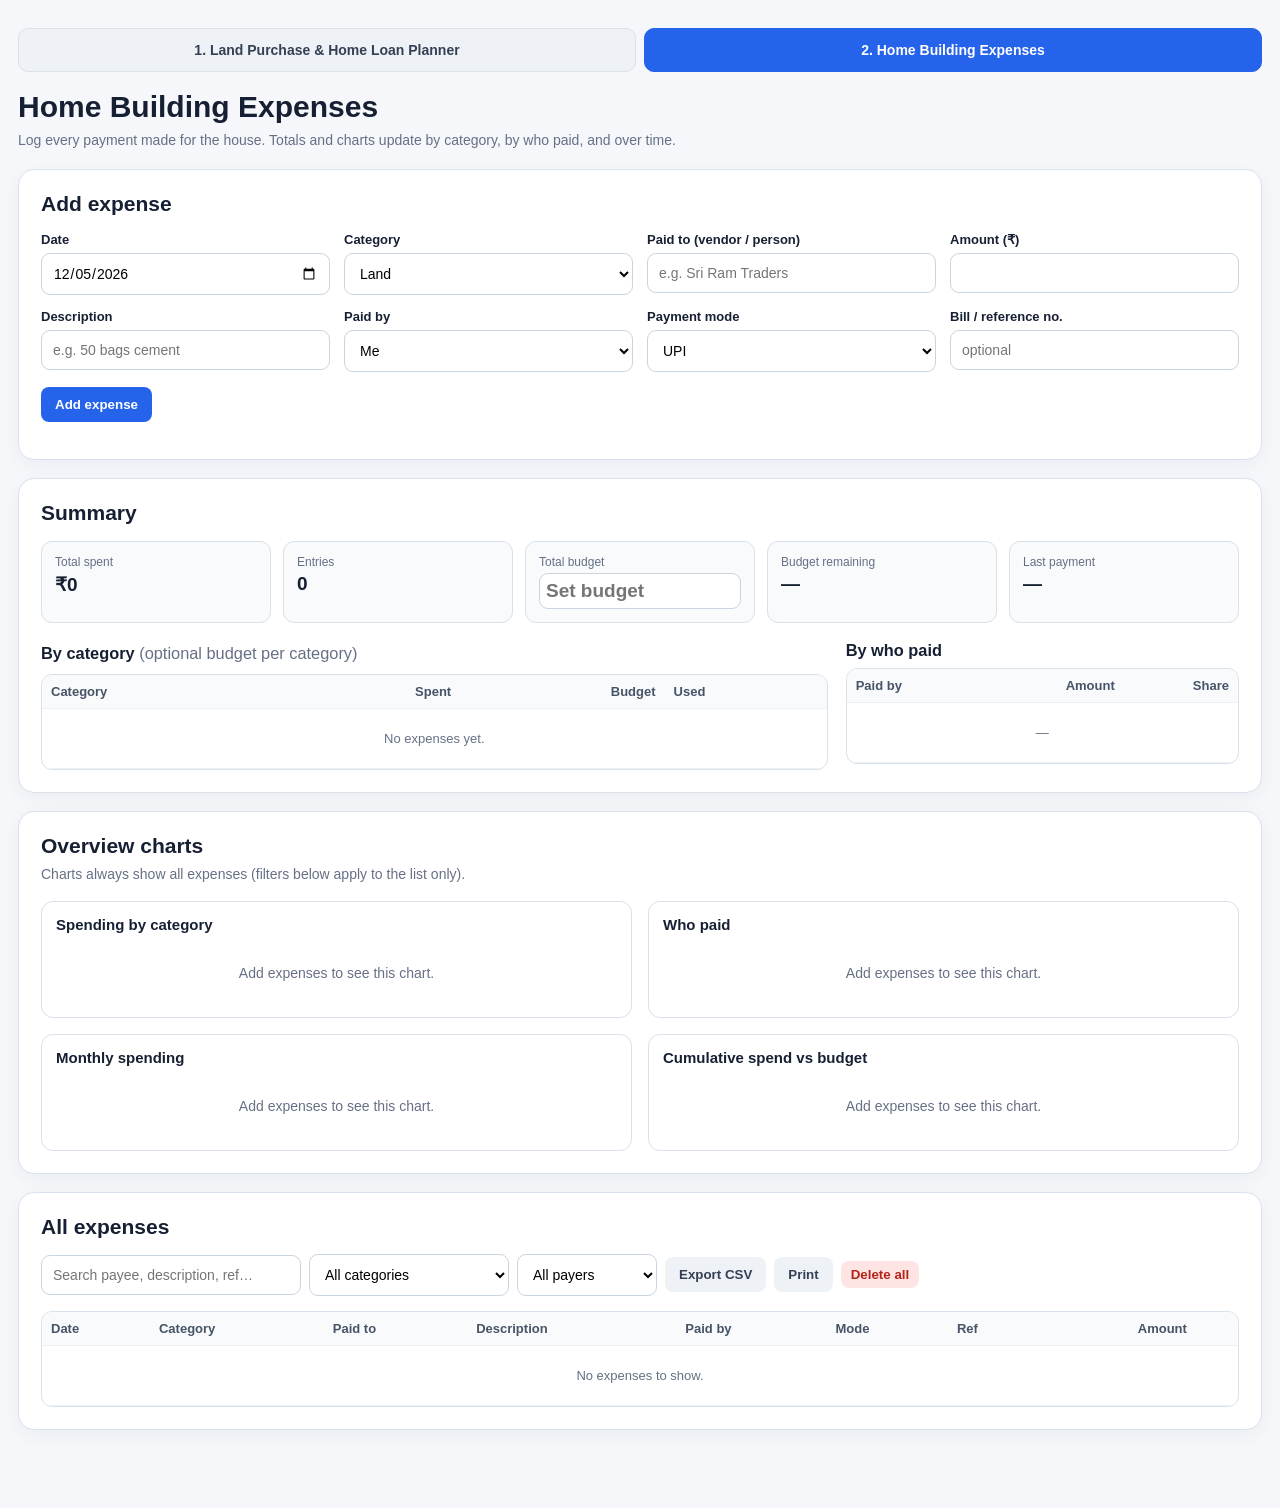
==== home_building_expenses.html @ 22c87922 "Add files via upload" ====
<!doctype html>
<html lang="en">
<head>
<meta charset="utf-8">
<meta name="viewport" content="width=device-width,initial-scale=1">
<title>Home Building Expenses</title>
<style>
:root{--bg:#f5f7fb;--card:#fff;--ink:#172033;--muted:#667085;--line:#d9e1ea;--blue:#2563eb;--green:#067647;--red:#b42318}
*{box-sizing:border-box}body{margin:0;background:var(--bg);color:var(--ink);font:14px Segoe UI,Arial,sans-serif}.wrap{max-width:1300px;margin:0 auto;padding:28px 18px 60px}
h1{margin:0 0 6px;font-size:30px}h2{margin:0 0 6px;font-size:21px}.sub,.note{color:var(--muted);line-height:1.5}.sub a{color:var(--blue)}
.section{background:var(--card);border:1px solid var(--line);border-radius:16px;padding:22px;margin:18px 0;box-shadow:0 6px 20px #1018280b}
.grid{display:grid;grid-template-columns:repeat(4,1fr);gap:14px;margin-top:16px}
label{display:block;font-weight:650;font-size:13px;margin-bottom:6px}input,select,textarea{width:100%;padding:11px;border:1px solid #cbd5e1;border-radius:9px;background:#fff;font:inherit}
.summary{display:grid;grid-template-columns:repeat(5,1fr);gap:12px;margin-top:16px}.metric{background:#f8fafc;border:1px solid var(--line);border-radius:11px;padding:13px}.metric .l{font-size:12px;color:var(--muted)}.metric .v{font-size:19px;font-weight:750;margin-top:4px}
.good{color:var(--green)!important}.bad{color:var(--red)!important}
.toolbar{display:flex;gap:8px;margin:15px 0;flex-wrap:wrap;align-items:center}
button{border:0;border-radius:8px;padding:10px 14px;font-weight:700;background:var(--blue);color:#fff;cursor:pointer}button.secondary{background:#eef2f6;color:#344054}button.danger{background:#fee4e2;color:var(--red);padding:6px 10px}button.small{padding:6px 10px;background:#eef2f6;color:#344054}
.table{overflow:auto;border:1px solid var(--line);border-radius:11px}table{border-collapse:collapse;width:100%}th,td{padding:9px;border-bottom:1px solid #edf0f4;text-align:left;font-size:13px;white-space:nowrap}th{background:#f8fafc;color:#475467}td.num,th.num{text-align:right}.total td{font-weight:800;background:#f8fafc}
td.wrapcell{white-space:normal;min-width:160px}.empty{padding:22px;text-align:center;color:var(--muted)}
.bar{height:8px;background:#eef2f6;border-radius:5px;overflow:hidden;min-width:90px}.bar i{display:block;height:100%;background:var(--blue)}.bar i.over{background:var(--red)}
.cols{display:grid;grid-template-columns:2fr 1fr;gap:18px}
td input.bud{padding:6px;width:120px;text-align:right}
html{-webkit-text-size-adjust:100%;overflow-y:scroll}.wrap>*,.grid>div,.cols>div,.metric{min-width:0}
.nav{display:flex;gap:8px;margin:0 0 18px;flex-wrap:wrap}.nav a{flex:1 1 240px;text-align:center;padding:13px 16px;border-radius:10px;font-weight:700;text-decoration:none;background:#eef2f6;color:#344054;border:1px solid var(--line)}.nav a.active{background:var(--blue);color:#fff;border-color:var(--blue)}
.nav a:focus-visible,button:focus-visible,input:focus-visible,select:focus-visible,textarea:focus-visible{outline:3px solid #93c5fd;outline-offset:1px}
.charts{display:grid;grid-template-columns:repeat(2,1fr);gap:16px;margin-top:16px}.chartbox{border:1px solid var(--line);border-radius:12px;padding:14px;min-width:0}.chartbox h3{margin:0 0 10px;font-size:15px}
.chartbox svg{display:block;width:100%;height:auto;overflow:visible}.chartbox text{font:11px Segoe UI,Arial,sans-serif;fill:#667085}
.donutwrap{display:flex;gap:16px;align-items:center;flex-wrap:wrap}.donutwrap svg{flex:0 0 190px;width:190px;max-width:100%}.legend{flex:1 1 180px;list-style:none;margin:0;padding:0;font-size:13px}
.legend li{display:flex;align-items:center;gap:8px;padding:3px 0}.legend i{width:11px;height:11px;border-radius:3px;flex:0 0 11px}.legend .n{flex:1;min-width:0;overflow:hidden;text-overflow:ellipsis;white-space:nowrap}.legend .a{font-weight:700;white-space:nowrap}.legend .p{color:var(--muted);width:46px;text-align:right}
.donutwrap text.big{font-size:15px;font-weight:700;fill:#172033}
@media(max-width:1000px){.grid,.summary{grid-template-columns:repeat(2,1fr)}.cols,.charts{grid-template-columns:1fr}.wrap{padding:20px 14px 48px}}
@media(max-width:700px){
 #list thead{display:none}#list,#list tbody,#list tr,#list td{display:block;width:100%}
 #list tr{border-bottom:1px solid var(--line);padding:10px 4px}#list td{border:0;padding:3px 6px;white-space:normal;display:flex;justify-content:space-between;gap:12px;text-align:right}
 #list td::before{content:attr(data-label);color:var(--muted);font-weight:600;text-align:left}#list td:empty{display:none}#list td.noprint{justify-content:flex-end}#list tr.total td::before{content:none}#list tr.total{background:#f8fafc}
 #list .table,.table:has(#list){border:0}}
@media(max-width:600px){.grid,.summary{grid-template-columns:1fr}.section{padding:16px;border-radius:12px}h1{font-size:23px}h2{font-size:18px}input,select,textarea{font-size:16px;min-height:44px}button{min-height:44px}.toolbar>*{flex:1 1 140px;max-width:none!important}.metric .v{font-size:17px}}
@media print{.noprint,.nav{display:none!important}body{background:#fff}.section{box-shadow:none;break-inside:avoid}.chartbox{break-inside:avoid}}
</style>
</head>
<body>
<div class="wrap">
<nav class="nav noprint" aria-label="Pages">
<a href="land_home_loan_planner.html">1. Land Purchase &amp; Home Loan Planner</a>
<a class="active" href="home_building_expenses.html" aria-current="page">2. Home Building Expenses</a>
</nav>
<h1>Home Building Expenses</h1>
<div class="sub">Log every payment made for the house. Totals and charts update by category, by who paid, and over time.</div>

<section class="section noprint">
<h2 id="formTitle">Add expense</h2>
<form id="form" autocomplete="off">
<div class="grid">
<div><label>Date</label><input id="date" type="date" required></div>
<div><label>Category</label><select id="category"></select></div>
<div><label>Paid to (vendor / person)</label><input id="payee" placeholder="e.g. Sri Ram Traders"></div>
<div><label>Amount (₹)</label><input id="amount" type="number" min="0" step="any" required></div>
<div><label>Description</label><input id="desc" placeholder="e.g. 50 bags cement"></div>
<div><label>Paid by</label><select id="payer"><option>Me</option><option>Brother</option><option>Loan</option><option>Joint</option></select></div>
<div><label>Payment mode</label><select id="mode"><option>UPI</option><option>Bank transfer</option><option>Cash</option><option>Cheque</option><option>Card</option></select></div>
<div><label>Bill / reference no.</label><input id="ref" placeholder="optional"></div>
</div>
<div class="toolbar"><button type="submit" id="saveBtn">Add expense</button><button type="button" class="secondary" id="cancelBtn" style="display:none">Cancel edit</button></div>
</form>
</section>

<section class="section">
<h2>Summary</h2>
<div class="summary">
<div class="metric"><div class="l">Total spent</div><div class="v" id="mTotal">₹0</div></div>
<div class="metric"><div class="l">Entries</div><div class="v" id="mCount">0</div></div>
<div class="metric"><div class="l">Total budget</div><div class="v"><input id="budget" type="number" min="0" step="any" placeholder="Set budget" class="noprint" style="padding:6px"></div></div>
<div class="metric"><div class="l">Budget remaining</div><div class="v" id="mRemain">—</div></div>
<div class="metric"><div class="l">Last payment</div><div class="v" id="mLast">—</div></div>
</div>
<div class="cols" style="margin-top:18px">
<div>
<h3 style="margin:0 0 8px">By category <span class="note" style="font-weight:400">(optional budget per category)</span></h3>
<div class="table"><table id="catTable"><thead><tr><th>Category</th><th class="num">Spent</th><th class="num">Budget</th><th>Used</th></tr></thead><tbody></tbody></table></div>
</div>
<div>
<h3 style="margin:0 0 8px">By who paid</h3>
<div class="table"><table id="payerTable"><thead><tr><th>Paid by</th><th class="num">Amount</th><th class="num">Share</th></tr></thead><tbody></tbody></table></div>
</div>
</div>
</section>

<section class="section">
<h2>Overview charts</h2>
<div class="note">Charts always show all expenses (filters below apply to the list only).</div>
<div class="charts">
<div class="chartbox"><h3>Spending by category</h3><div class="donutwrap" id="chCat"></div></div>
<div class="chartbox"><h3>Who paid</h3><div class="donutwrap" id="chPayer"></div></div>
<div class="chartbox"><h3>Monthly spending</h3><div id="chMonth"></div></div>
<div class="chartbox"><h3>Cumulative spend vs budget</h3><div id="chCum"></div></div>
</div>
</section>

<section class="section">
<h2>All expenses</h2>
<div class="toolbar noprint">
<input id="q" placeholder="Search payee, description, ref…" style="max-width:260px">
<select id="fCat" style="max-width:200px"></select>
<select id="fPayer" style="max-width:140px"><option value="">All payers</option><option>Me</option><option>Brother</option><option>Loan</option><option>Joint</option></select>
<button class="secondary" id="csvBtn">Export CSV</button>
<button class="secondary" onclick="window.print()">Print</button>
<button class="danger" id="clearBtn">Delete all</button>
</div>
<div class="table"><table id="list"><thead><tr><th>Date</th><th>Category</th><th>Paid to</th><th>Description</th><th>Paid by</th><th>Mode</th><th>Ref</th><th class="num">Amount</th><th class="noprint"></th></tr></thead><tbody></tbody></table></div>
</section>
</div>

<script>
const $=id=>document.getElementById(id);
const KEY='homeBuildExpenses.v1';
const CATS=['Land','Registration & stamp duty','Architect / approvals','Excavation & foundation','Cement & steel','Bricks & masonry','Labour / contractor','Electrical','Plumbing & sanitary','Flooring & tiles','Doors & windows','Painting','Interiors / carpentry','Transport','Other'];
const money=x=>new Intl.NumberFormat('en-IN',{style:'currency',currency:'INR',maximumFractionDigits:0}).format(Math.round(x||0));
const esc=s=>String(s??'').replace(/[&<>"']/g,c=>({'&':'&amp;','<':'&lt;','>':'&gt;','"':'&quot;',"'":'&#39;'}[c]));
let state={items:[],budget:0,catBudget:{}}, editId=null;

function load(){try{const d=JSON.parse(localStorage.getItem(KEY)||'null');if(d&&Array.isArray(d.items)){state={items:d.items,budget:Number(d.budget)||0,catBudget:d.catBudget||{}}}}catch(e){}}
function save(){try{localStorage.setItem(KEY,JSON.stringify(state))}catch(e){}}
const fmtDate=d=>d?new Date(d+'T00:00:00').toLocaleDateString('en-IN',{day:'2-digit',month:'short',year:'numeric'}):'';

function fillSelects(){
  $('category').innerHTML=CATS.map(c=>`<option>${esc(c)}</option>`).join('');
  $('fCat').innerHTML='<option value="">All categories</option>'+CATS.map(c=>`<option>${esc(c)}</option>`).join('');
}
function resetForm(){
  editId=null;$('form').reset();$('date').value=new Date().toISOString().slice(0,10);
  $('formTitle').textContent='Add expense';$('saveBtn').textContent='Add expense';$('cancelBtn').style.display='none';
}
$('form').addEventListener('submit',e=>{
  e.preventDefault();
  const amount=Number($('amount').value);
  if(!(amount>=0)||!$('date').value) return;
  const it={id:editId||(Date.now().toString(36)+Math.random().toString(36).slice(2,6)),date:$('date').value,category:$('category').value,payee:$('payee').value.trim(),desc:$('desc').value.trim(),amount,payer:$('payer').value,mode:$('mode').value,ref:$('ref').value.trim()};
  if(editId){state.items=state.items.map(x=>x.id===editId?it:x)}else state.items.push(it);
  save();resetForm();render();
});
$('cancelBtn').onclick=resetForm;
function edit(id){
  const x=state.items.find(i=>i.id===id);if(!x)return;
  editId=id;
  $('date').value=x.date;$('category').value=x.category;$('payee').value=x.payee;$('desc').value=x.desc;$('amount').value=x.amount;$('payer').value=x.payer;$('mode').value=x.mode;$('ref').value=x.ref;
  $('formTitle').textContent='Edit expense';$('saveBtn').textContent='Save changes';$('cancelBtn').style.display='';
  $('form').scrollIntoView({behavior:'smooth',block:'center'});
}
function del(id){if(confirm('Delete this expense?')){state.items=state.items.filter(i=>i.id!==id);if(editId===id)resetForm();save();render()}}

function filtered(){
  const q=$('q').value.trim().toLowerCase(),c=$('fCat').value,p=$('fPayer').value;
  return state.items.filter(x=>(!c||x.category===c)&&(!p||x.payer===p)&&(!q||[x.payee,x.desc,x.ref,x.category].join(' ').toLowerCase().includes(q)))
    .sort((a,b)=>b.date.localeCompare(a.date)||b.id.localeCompare(a.id));
}
function render(){
  const items=state.items,total=items.reduce((a,x)=>a+x.amount,0);
  $('mTotal').textContent=money(total);$('mCount').textContent=items.length;
  if(document.activeElement!==$('budget'))$('budget').value=state.budget||'';
  const rem=state.budget-total;
  $('mRemain').textContent=state.budget?(rem>=0?money(rem):'Over by '+money(-rem)):'—';
  $('mRemain').className='v '+(state.budget?(rem>=0?'good':'bad'):'');
  const last=[...items].sort((a,b)=>b.date.localeCompare(a.date))[0];
  $('mLast').textContent=last?fmtDate(last.date):'—';

  // category table
  const sums={};items.forEach(x=>sums[x.category]=(sums[x.category]||0)+x.amount);
  $('catTable').querySelector('tbody').innerHTML=CATS.filter(c=>sums[c]||state.catBudget[c]).map(c=>{
    const s=sums[c]||0,b=Number(state.catBudget[c])||0,pct=b?Math.min(100,s/b*100):0;
    return `<tr><td>${esc(c)}</td><td class="num">${money(s)}</td>
      <td class="num"><input class="bud noprint" type="number" min="0" data-cat="${esc(c)}" value="${b||''}" placeholder="—"><span class="bud-print" style="display:none">${b?money(b):'—'}</span></td>
      <td>${b?`<div class="bar"><i class="${s>b?'over':''}" style="width:${pct}%"></i></div>`:''}</td></tr>`}).join('')
    ||'<tr><td colspan="4" class="empty">No expenses yet.</td></tr>';
  document.querySelectorAll('input.bud').forEach(i=>i.onchange=()=>{state.catBudget[i.dataset.cat]=Number(i.value)||0;save();render()});

  // payer table
  const ps={};items.forEach(x=>ps[x.payer]=(ps[x.payer]||0)+x.amount);
  $('payerTable').querySelector('tbody').innerHTML=Object.keys(ps).sort().map(p=>`<tr><td>${esc(p)}</td><td class="num">${money(ps[p])}</td><td class="num">${total?(ps[p]/total*100).toFixed(1):0}%</td></tr>`).join('')
    ||'<tr><td colspan="3" class="empty">—</td></tr>';

  // list
  const list=filtered(),sub=list.reduce((a,x)=>a+x.amount,0);
  $('list').querySelector('tbody').innerHTML=list.length?list.map(x=>`<tr>
    <td data-label="Date">${fmtDate(x.date)}</td><td data-label="Category">${esc(x.category)}</td><td data-label="Paid to">${esc(x.payee)}</td><td class="wrapcell" data-label="Description">${esc(x.desc)}</td>
    <td data-label="Paid by">${esc(x.payer)}</td><td data-label="Mode">${esc(x.mode)}</td><td data-label="Ref">${esc(x.ref)}</td><td class="num" data-label="Amount">${money(x.amount)}</td>
    <td class="noprint"><button class="small" onclick="edit('${x.id}')">Edit</button> <button class="danger" onclick="del('${x.id}')">×</button></td></tr>`).join('')
    +`<tr class="total"><td colspan="7">Total (${list.length} shown)</td><td class="num">${money(sub)}</td><td class="noprint"></td></tr>`
    :'<tr><td colspan="9" class="empty">No expenses to show.</td></tr>';
  renderCharts(total,sums,ps);
}

/* ---------- charts (plain SVG, no libraries) ---------- */
const PAL=['#2563eb','#f59e0b','#10b981','#ef4444','#8b5cf6','#06b6d4','#ec4899','#84cc16','#f97316','#14b8a6','#6366f1','#eab308','#64748b','#a855f7','#0ea5e9'];
const short=v=>v>=1e7?+(v/1e7).toFixed(1)+'Cr':v>=1e5?+(v/1e5).toFixed(1)+'L':v>=1e3?+(v/1e3).toFixed(1)+'K':String(Math.round(v));
function niceMax(v){if(v<=0)return 1;const p=Math.pow(10,Math.floor(Math.log10(v))),f=v/p;return(f<=1?1:f<=2?2:f<=2.5?2.5:f<=5?5:10)*p}
function donut(el,map,order){
  const keys=order.filter(k=>map[k]>0),total=keys.reduce((a,k)=>a+map[k],0);
  if(!total){el.innerHTML='<div class="empty" style="width:100%">Add expenses to see this chart.</div>';return}
  const R=70,C=2*Math.PI*R;let off=0;
  const arcs=keys.map((k,i)=>{const len=map[k]/total*C,s=`<circle cx="100" cy="100" r="${R}" fill="none" stroke="${PAL[i%PAL.length]}" stroke-width="30" stroke-dasharray="${len} ${C-len}" stroke-dashoffset="${-off}" transform="rotate(-90 100 100)"><title>${esc(k)}: ${money(map[k])}</title></circle>`;off+=len;return s}).join('');
  el.innerHTML=`<svg viewBox="0 0 200 200" role="img" aria-label="Donut chart"><circle cx="100" cy="100" r="${R}" fill="none" stroke="#eef2f6" stroke-width="30"/>${arcs}
    <text class="big" x="100" y="98" text-anchor="middle">${short(total)}</text><text x="100" y="114" text-anchor="middle">total</text></svg>
    <ul class="legend">${keys.map((k,i)=>`<li><i style="background:${PAL[i%PAL.length]}"></i><span class="n" title="${esc(k)}">${esc(k)}</span><span class="a">${money(map[k])}</span><span class="p">${(map[k]/total*100).toFixed(0)}%</span></li>`).join('')}</ul>`;
}
function monthSeries(){
  if(!state.items.length)return[];
  const sums={};state.items.forEach(x=>{const m=x.date.slice(0,7);sums[m]=(sums[m]||0)+x.amount});
  const ks=Object.keys(sums).sort();let [y,m]=ks[0].split('-').map(Number);const [ey,em]=ks[ks.length-1].split('-').map(Number),out=[];
  while(y<ey||(y===ey&&m<=em)){const k=`${y}-${String(m).padStart(2,'0')}`;out.push({k,v:sums[k]||0});m++;if(m>12){m=1;y++}}
  return out;
}
const mLabel=k=>{const[y,m]=k.split('-');return new Date(y,m-1,1).toLocaleDateString('en-IN',{month:'short',year:'2-digit'})};
function cartesian(el,labels,vals,type,budget){
  if(!vals.length){el.innerHTML='<div class="empty">Add expenses to see this chart.</div>';return}
  const W=Math.max(260,el.clientWidth||320),H=W<480?230:280,pl=W<480?44:52,pr=10,pt=18,pb=34,pw=W-pl-pr,ph=H-pt-pb;
  const max=niceMax(Math.max(...vals,budget||0)),n=vals.length,bw=pw/n,x=i=>pl+(i+.5)*bw,y=v=>pt+ph-v/max*ph;
  let s=`<svg viewBox="0 0 ${W} ${H}" role="img" aria-label="${type==='bar'?'Bar':'Line'} chart">`;
  for(let t=0;t<=4;t++){const v=max/4*t,yy=y(v);s+=`<line x1="${pl}" x2="${W-pr}" y1="${yy}" y2="${yy}" stroke="#e5e9f0"/><text x="${pl-6}" y="${yy+4}" text-anchor="end">${short(v)}</text>`}
  const step=Math.ceil(n/Math.max(2,Math.floor(pw/54)));
  labels.forEach((l,i)=>{if(i%step===0||i===n-1&&step===1)s+=`<text x="${x(i)}" y="${H-12}" text-anchor="middle">${esc(l)}</text>`});
  if(type==='bar'){
    const w=Math.min(46,bw*.62);
    vals.forEach((v,i)=>{s+=`<rect x="${x(i)-w/2}" y="${y(v)}" width="${w}" height="${Math.max(0,pt+ph-y(v))}" rx="3" fill="#2563eb"><title>${esc(labels[i])}: ${money(v)}</title></rect>`;
      if(n<=7&&v>0)s+=`<text x="${x(i)}" y="${y(v)-5}" text-anchor="middle" style="fill:#172033;font-weight:600">${short(v)}</text>`});
  }else{
    const pts=vals.map((v,i)=>`${x(i)},${y(v)}`).join(' ');
    if(n>1)s+=`<polygon points="${x(0)},${pt+ph} ${pts} ${x(n-1)},${pt+ph}" fill="#2563eb" opacity=".12"/><polyline points="${pts}" fill="none" stroke="#2563eb" stroke-width="2.5" stroke-linejoin="round"/>`;
    vals.forEach((v,i)=>{s+=`<circle cx="${x(i)}" cy="${y(v)}" r="4" fill="#2563eb"><title>${esc(labels[i])}: ${money(v)}</title></circle>`});
  }
  if(budget){const yy=y(budget);s+=`<line x1="${pl}" x2="${W-pr}" y1="${yy}" y2="${yy}" stroke="#b42318" stroke-width="2" stroke-dasharray="6 4"/><text x="${W-pr}" y="${yy-5}" text-anchor="end" style="fill:#b42318;font-weight:600">Budget ${short(budget)}</text>`}
  el.innerHTML=s+'</svg>';
}
function renderCharts(total,sums,ps){
  donut($('chCat'),sums,CATS.slice().sort((a,b)=>(sums[b]||0)-(sums[a]||0)));
  donut($('chPayer'),ps,Object.keys(ps).sort((a,b)=>ps[b]-ps[a]));
  const ms=monthSeries(),labels=ms.map(m=>mLabel(m.k));let run=0;
  cartesian($('chMonth'),labels,ms.map(m=>m.v),'bar');
  cartesian($('chCum'),labels,ms.map(m=>run+=m.v),'line',state.budget);
}
// Re-draw charts only when the width changes (mobile keyboards fire height-only resizes).
let rz,lastW=innerWidth;addEventListener('resize',()=>{if(innerWidth===lastW)return;lastW=innerWidth;clearTimeout(rz);rz=setTimeout(()=>{const t=state.items.reduce((a,x)=>a+x.amount,0),s={},p={};state.items.forEach(x=>{s[x.category]=(s[x.category]||0)+x.amount;p[x.payer]=(p[x.payer]||0)+x.amount});renderCharts(t,s,p)},150)});
['q','fCat','fPayer'].forEach(id=>$(id).addEventListener('input',render));
$('budget').addEventListener('input',()=>{state.budget=Number($('budget').value)||0;save();render()});

$('csvBtn').onclick=()=>{
  const head=['Date','Category','Paid to','Description','Paid by','Mode','Ref','Amount'];
  const q=v=>`"${String(v??'').replaceAll('"','""')}"`;
  const rows=filtered().map(x=>[x.date,x.category,x.payee,x.desc,x.payer,x.mode,x.ref,x.amount].map(q).join(','));
  const blob=new Blob(['﻿'+[head.map(q).join(','),...rows].join('\n')],{type:'text/csv;charset=utf-8'});
  const a=document.createElement('a');a.href=URL.createObjectURL(blob);a.download='home-building-expenses.csv';a.click();
};
$('clearBtn').onclick=()=>{if(state.items.length&&confirm('Delete ALL expenses? This cannot be undone.')){state.items=[];save();resetForm();render()}};

fillSelects();load();resetForm();render();
</script>
</body>
</html>
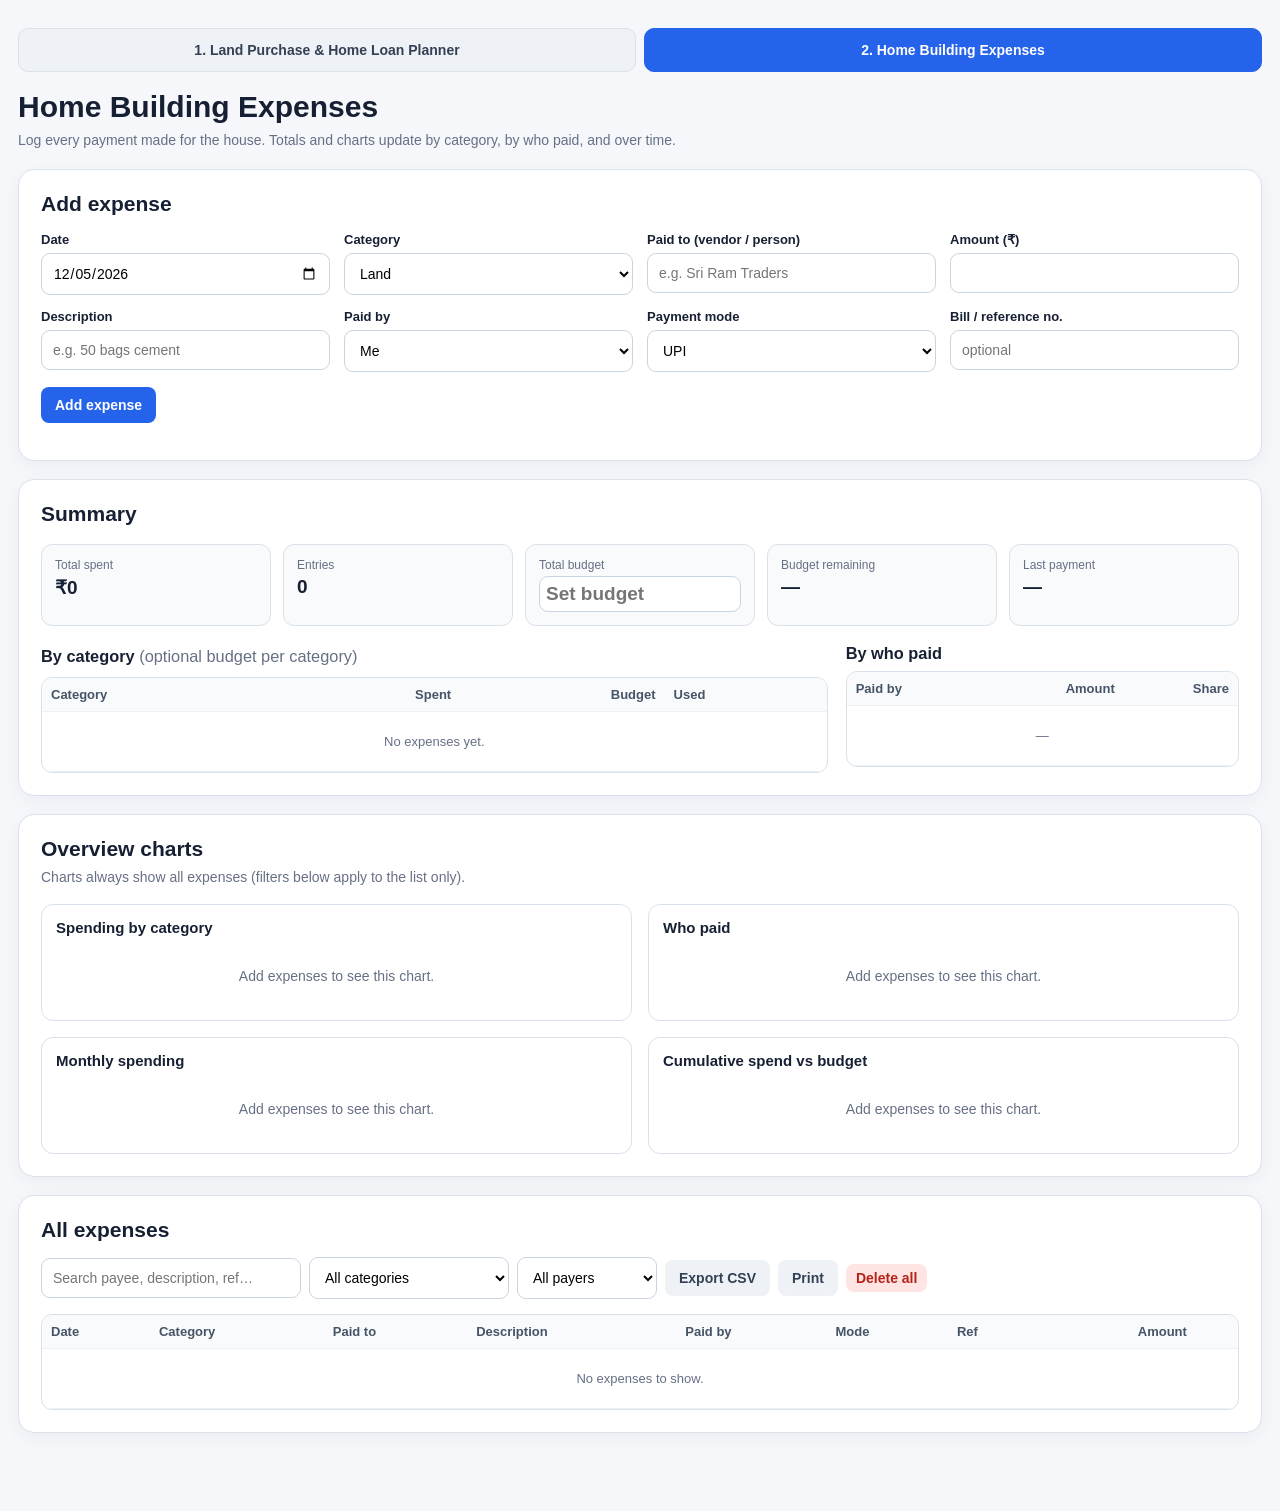
==== commit 79f2adce: "Updated file" ====
--- a/home_building_expenses.html
+++ b/home_building_expenses.html
@@ -1,257 +1,245 @@
-<!doctype html>
-<html lang="en">
-<head>
-<meta charset="utf-8">
-<meta name="viewport" content="width=device-width,initial-scale=1">
-<title>Home Building Expenses</title>
-<style>
-:root{--bg:#f5f7fb;--card:#fff;--ink:#172033;--muted:#667085;--line:#d9e1ea;--blue:#2563eb;--green:#067647;--red:#b42318}
-*{box-sizing:border-box}body{margin:0;background:var(--bg);color:var(--ink);font:14px Segoe UI,Arial,sans-serif}.wrap{max-width:1300px;margin:0 auto;padding:28px 18px 60px}
-h1{margin:0 0 6px;font-size:30px}h2{margin:0 0 6px;font-size:21px}.sub,.note{color:var(--muted);line-height:1.5}.sub a{color:var(--blue)}
-.section{background:var(--card);border:1px solid var(--line);border-radius:16px;padding:22px;margin:18px 0;box-shadow:0 6px 20px #1018280b}
-.grid{display:grid;grid-template-columns:repeat(4,1fr);gap:14px;margin-top:16px}
-label{display:block;font-weight:650;font-size:13px;margin-bottom:6px}input,select,textarea{width:100%;padding:11px;border:1px solid #cbd5e1;border-radius:9px;background:#fff;font:inherit}
-.summary{display:grid;grid-template-columns:repeat(5,1fr);gap:12px;margin-top:16px}.metric{background:#f8fafc;border:1px solid var(--line);border-radius:11px;padding:13px}.metric .l{font-size:12px;color:var(--muted)}.metric .v{font-size:19px;font-weight:750;margin-top:4px}
-.good{color:var(--green)!important}.bad{color:var(--red)!important}
-.toolbar{display:flex;gap:8px;margin:15px 0;flex-wrap:wrap;align-items:center}
-button{border:0;border-radius:8px;padding:10px 14px;font-weight:700;background:var(--blue);color:#fff;cursor:pointer}button.secondary{background:#eef2f6;color:#344054}button.danger{background:#fee4e2;color:var(--red);padding:6px 10px}button.small{padding:6px 10px;background:#eef2f6;color:#344054}
-.table{overflow:auto;border:1px solid var(--line);border-radius:11px}table{border-collapse:collapse;width:100%}th,td{padding:9px;border-bottom:1px solid #edf0f4;text-align:left;font-size:13px;white-space:nowrap}th{background:#f8fafc;color:#475467}td.num,th.num{text-align:right}.total td{font-weight:800;background:#f8fafc}
-td.wrapcell{white-space:normal;min-width:160px}.empty{padding:22px;text-align:center;color:var(--muted)}
-.bar{height:8px;background:#eef2f6;border-radius:5px;overflow:hidden;min-width:90px}.bar i{display:block;height:100%;background:var(--blue)}.bar i.over{background:var(--red)}
-.cols{display:grid;grid-template-columns:2fr 1fr;gap:18px}
-td input.bud{padding:6px;width:120px;text-align:right}
-html{-webkit-text-size-adjust:100%;overflow-y:scroll}.wrap>*,.grid>div,.cols>div,.metric{min-width:0}
-.nav{display:flex;gap:8px;margin:0 0 18px;flex-wrap:wrap}.nav a{flex:1 1 240px;text-align:center;padding:13px 16px;border-radius:10px;font-weight:700;text-decoration:none;background:#eef2f6;color:#344054;border:1px solid var(--line)}.nav a.active{background:var(--blue);color:#fff;border-color:var(--blue)}
-.nav a:focus-visible,button:focus-visible,input:focus-visible,select:focus-visible,textarea:focus-visible{outline:3px solid #93c5fd;outline-offset:1px}
-.charts{display:grid;grid-template-columns:repeat(2,1fr);gap:16px;margin-top:16px}.chartbox{border:1px solid var(--line);border-radius:12px;padding:14px;min-width:0}.chartbox h3{margin:0 0 10px;font-size:15px}
-.chartbox svg{display:block;width:100%;height:auto;overflow:visible}.chartbox text{font:11px Segoe UI,Arial,sans-serif;fill:#667085}
-.donutwrap{display:flex;gap:16px;align-items:center;flex-wrap:wrap}.donutwrap svg{flex:0 0 190px;width:190px;max-width:100%}.legend{flex:1 1 180px;list-style:none;margin:0;padding:0;font-size:13px}
-.legend li{display:flex;align-items:center;gap:8px;padding:3px 0}.legend i{width:11px;height:11px;border-radius:3px;flex:0 0 11px}.legend .n{flex:1;min-width:0;overflow:hidden;text-overflow:ellipsis;white-space:nowrap}.legend .a{font-weight:700;white-space:nowrap}.legend .p{color:var(--muted);width:46px;text-align:right}
-.donutwrap text.big{font-size:15px;font-weight:700;fill:#172033}
-@media(max-width:1000px){.grid,.summary{grid-template-columns:repeat(2,1fr)}.cols,.charts{grid-template-columns:1fr}.wrap{padding:20px 14px 48px}}
-@media(max-width:700px){
- #list thead{display:none}#list,#list tbody,#list tr,#list td{display:block;width:100%}
- #list tr{border-bottom:1px solid var(--line);padding:10px 4px}#list td{border:0;padding:3px 6px;white-space:normal;display:flex;justify-content:space-between;gap:12px;text-align:right}
- #list td::before{content:attr(data-label);color:var(--muted);font-weight:600;text-align:left}#list td:empty{display:none}#list td.noprint{justify-content:flex-end}#list tr.total td::before{content:none}#list tr.total{background:#f8fafc}
- #list .table,.table:has(#list){border:0}}
-@media(max-width:600px){.grid,.summary{grid-template-columns:1fr}.section{padding:16px;border-radius:12px}h1{font-size:23px}h2{font-size:18px}input,select,textarea{font-size:16px;min-height:44px}button{min-height:44px}.toolbar>*{flex:1 1 140px;max-width:none!important}.metric .v{font-size:17px}}
-@media print{.noprint,.nav{display:none!important}body{background:#fff}.section{box-shadow:none;break-inside:avoid}.chartbox{break-inside:avoid}}
-</style>
-</head>
-<body>
-<div class="wrap">
-<nav class="nav noprint" aria-label="Pages">
-<a href="land_home_loan_planner.html">1. Land Purchase &amp; Home Loan Planner</a>
-<a class="active" href="home_building_expenses.html" aria-current="page">2. Home Building Expenses</a>
-</nav>
-<h1>Home Building Expenses</h1>
-<div class="sub">Log every payment made for the house. Totals and charts update by category, by who paid, and over time.</div>
-
-<section class="section noprint">
-<h2 id="formTitle">Add expense</h2>
-<form id="form" autocomplete="off">
-<div class="grid">
-<div><label>Date</label><input id="date" type="date" required></div>
-<div><label>Category</label><select id="category"></select></div>
-<div><label>Paid to (vendor / person)</label><input id="payee" placeholder="e.g. Sri Ram Traders"></div>
-<div><label>Amount (₹)</label><input id="amount" type="number" min="0" step="any" required></div>
-<div><label>Description</label><input id="desc" placeholder="e.g. 50 bags cement"></div>
-<div><label>Paid by</label><select id="payer"><option>Me</option><option>Brother</option><option>Loan</option><option>Joint</option></select></div>
-<div><label>Payment mode</label><select id="mode"><option>UPI</option><option>Bank transfer</option><option>Cash</option><option>Cheque</option><option>Card</option></select></div>
-<div><label>Bill / reference no.</label><input id="ref" placeholder="optional"></div>
-</div>
-<div class="toolbar"><button type="submit" id="saveBtn">Add expense</button><button type="button" class="secondary" id="cancelBtn" style="display:none">Cancel edit</button></div>
-</form>
-</section>
-
-<section class="section">
-<h2>Summary</h2>
-<div class="summary">
-<div class="metric"><div class="l">Total spent</div><div class="v" id="mTotal">₹0</div></div>
-<div class="metric"><div class="l">Entries</div><div class="v" id="mCount">0</div></div>
-<div class="metric"><div class="l">Total budget</div><div class="v"><input id="budget" type="number" min="0" step="any" placeholder="Set budget" class="noprint" style="padding:6px"></div></div>
-<div class="metric"><div class="l">Budget remaining</div><div class="v" id="mRemain">—</div></div>
-<div class="metric"><div class="l">Last payment</div><div class="v" id="mLast">—</div></div>
-</div>
-<div class="cols" style="margin-top:18px">
-<div>
-<h3 style="margin:0 0 8px">By category <span class="note" style="font-weight:400">(optional budget per category)</span></h3>
-<div class="table"><table id="catTable"><thead><tr><th>Category</th><th class="num">Spent</th><th class="num">Budget</th><th>Used</th></tr></thead><tbody></tbody></table></div>
-</div>
-<div>
-<h3 style="margin:0 0 8px">By who paid</h3>
-<div class="table"><table id="payerTable"><thead><tr><th>Paid by</th><th class="num">Amount</th><th class="num">Share</th></tr></thead><tbody></tbody></table></div>
-</div>
-</div>
-</section>
-
-<section class="section">
-<h2>Overview charts</h2>
-<div class="note">Charts always show all expenses (filters below apply to the list only).</div>
-<div class="charts">
-<div class="chartbox"><h3>Spending by category</h3><div class="donutwrap" id="chCat"></div></div>
-<div class="chartbox"><h3>Who paid</h3><div class="donutwrap" id="chPayer"></div></div>
-<div class="chartbox"><h3>Monthly spending</h3><div id="chMonth"></div></div>
-<div class="chartbox"><h3>Cumulative spend vs budget</h3><div id="chCum"></div></div>
-</div>
-</section>
-
-<section class="section">
-<h2>All expenses</h2>
-<div class="toolbar noprint">
-<input id="q" placeholder="Search payee, description, ref…" style="max-width:260px">
-<select id="fCat" style="max-width:200px"></select>
-<select id="fPayer" style="max-width:140px"><option value="">All payers</option><option>Me</option><option>Brother</option><option>Loan</option><option>Joint</option></select>
-<button class="secondary" id="csvBtn">Export CSV</button>
-<button class="secondary" onclick="window.print()">Print</button>
-<button class="danger" id="clearBtn">Delete all</button>
-</div>
-<div class="table"><table id="list"><thead><tr><th>Date</th><th>Category</th><th>Paid to</th><th>Description</th><th>Paid by</th><th>Mode</th><th>Ref</th><th class="num">Amount</th><th class="noprint"></th></tr></thead><tbody></tbody></table></div>
-</section>
-</div>
-
-<script>
-const $=id=>document.getElementById(id);
-const KEY='homeBuildExpenses.v1';
-const CATS=['Land','Registration & stamp duty','Architect / approvals','Excavation & foundation','Cement & steel','Bricks & masonry','Labour / contractor','Electrical','Plumbing & sanitary','Flooring & tiles','Doors & windows','Painting','Interiors / carpentry','Transport','Other'];
-const money=x=>new Intl.NumberFormat('en-IN',{style:'currency',currency:'INR',maximumFractionDigits:0}).format(Math.round(x||0));
-const esc=s=>String(s??'').replace(/[&<>"']/g,c=>({'&':'&amp;','<':'&lt;','>':'&gt;','"':'&quot;',"'":'&#39;'}[c]));
-let state={items:[],budget:0,catBudget:{}}, editId=null;
-
-function load(){try{const d=JSON.parse(localStorage.getItem(KEY)||'null');if(d&&Array.isArray(d.items)){state={items:d.items,budget:Number(d.budget)||0,catBudget:d.catBudget||{}}}}catch(e){}}
-function save(){try{localStorage.setItem(KEY,JSON.stringify(state))}catch(e){}}
-const fmtDate=d=>d?new Date(d+'T00:00:00').toLocaleDateString('en-IN',{day:'2-digit',month:'short',year:'numeric'}):'';
-
-function fillSelects(){
-  $('category').innerHTML=CATS.map(c=>`<option>${esc(c)}</option>`).join('');
-  $('fCat').innerHTML='<option value="">All categories</option>'+CATS.map(c=>`<option>${esc(c)}</option>`).join('');
-}
-function resetForm(){
-  editId=null;$('form').reset();$('date').value=new Date().toISOString().slice(0,10);
-  $('formTitle').textContent='Add expense';$('saveBtn').textContent='Add expense';$('cancelBtn').style.display='none';
-}
-$('form').addEventListener('submit',e=>{
-  e.preventDefault();
-  const amount=Number($('amount').value);
-  if(!(amount>=0)||!$('date').value) return;
-  const it={id:editId||(Date.now().toString(36)+Math.random().toString(36).slice(2,6)),date:$('date').value,category:$('category').value,payee:$('payee').value.trim(),desc:$('desc').value.trim(),amount,payer:$('payer').value,mode:$('mode').value,ref:$('ref').value.trim()};
-  if(editId){state.items=state.items.map(x=>x.id===editId?it:x)}else state.items.push(it);
-  save();resetForm();render();
-});
-$('cancelBtn').onclick=resetForm;
-function edit(id){
-  const x=state.items.find(i=>i.id===id);if(!x)return;
-  editId=id;
-  $('date').value=x.date;$('category').value=x.category;$('payee').value=x.payee;$('desc').value=x.desc;$('amount').value=x.amount;$('payer').value=x.payer;$('mode').value=x.mode;$('ref').value=x.ref;
-  $('formTitle').textContent='Edit expense';$('saveBtn').textContent='Save changes';$('cancelBtn').style.display='';
-  $('form').scrollIntoView({behavior:'smooth',block:'center'});
-}
-function del(id){if(confirm('Delete this expense?')){state.items=state.items.filter(i=>i.id!==id);if(editId===id)resetForm();save();render()}}
-
-function filtered(){
-  const q=$('q').value.trim().toLowerCase(),c=$('fCat').value,p=$('fPayer').value;
-  return state.items.filter(x=>(!c||x.category===c)&&(!p||x.payer===p)&&(!q||[x.payee,x.desc,x.ref,x.category].join(' ').toLowerCase().includes(q)))
-    .sort((a,b)=>b.date.localeCompare(a.date)||b.id.localeCompare(a.id));
-}
-function render(){
-  const items=state.items,total=items.reduce((a,x)=>a+x.amount,0);
-  $('mTotal').textContent=money(total);$('mCount').textContent=items.length;
-  if(document.activeElement!==$('budget'))$('budget').value=state.budget||'';
-  const rem=state.budget-total;
-  $('mRemain').textContent=state.budget?(rem>=0?money(rem):'Over by '+money(-rem)):'—';
-  $('mRemain').className='v '+(state.budget?(rem>=0?'good':'bad'):'');
-  const last=[...items].sort((a,b)=>b.date.localeCompare(a.date))[0];
-  $('mLast').textContent=last?fmtDate(last.date):'—';
-
-  // category table
-  const sums={};items.forEach(x=>sums[x.category]=(sums[x.category]||0)+x.amount);
-  $('catTable').querySelector('tbody').innerHTML=CATS.filter(c=>sums[c]||state.catBudget[c]).map(c=>{
-    const s=sums[c]||0,b=Number(state.catBudget[c])||0,pct=b?Math.min(100,s/b*100):0;
-    return `<tr><td>${esc(c)}</td><td class="num">${money(s)}</td>
-      <td class="num"><input class="bud noprint" type="number" min="0" data-cat="${esc(c)}" value="${b||''}" placeholder="—"><span class="bud-print" style="display:none">${b?money(b):'—'}</span></td>
-      <td>${b?`<div class="bar"><i class="${s>b?'over':''}" style="width:${pct}%"></i></div>`:''}</td></tr>`}).join('')
-    ||'<tr><td colspan="4" class="empty">No expenses yet.</td></tr>';
-  document.querySelectorAll('input.bud').forEach(i=>i.onchange=()=>{state.catBudget[i.dataset.cat]=Number(i.value)||0;save();render()});
-
-  // payer table
-  const ps={};items.forEach(x=>ps[x.payer]=(ps[x.payer]||0)+x.amount);
-  $('payerTable').querySelector('tbody').innerHTML=Object.keys(ps).sort().map(p=>`<tr><td>${esc(p)}</td><td class="num">${money(ps[p])}</td><td class="num">${total?(ps[p]/total*100).toFixed(1):0}%</td></tr>`).join('')
-    ||'<tr><td colspan="3" class="empty">—</td></tr>';
-
-  // list
-  const list=filtered(),sub=list.reduce((a,x)=>a+x.amount,0);
-  $('list').querySelector('tbody').innerHTML=list.length?list.map(x=>`<tr>
-    <td data-label="Date">${fmtDate(x.date)}</td><td data-label="Category">${esc(x.category)}</td><td data-label="Paid to">${esc(x.payee)}</td><td class="wrapcell" data-label="Description">${esc(x.desc)}</td>
-    <td data-label="Paid by">${esc(x.payer)}</td><td data-label="Mode">${esc(x.mode)}</td><td data-label="Ref">${esc(x.ref)}</td><td class="num" data-label="Amount">${money(x.amount)}</td>
-    <td class="noprint"><button class="small" onclick="edit('${x.id}')">Edit</button> <button class="danger" onclick="del('${x.id}')">×</button></td></tr>`).join('')
-    +`<tr class="total"><td colspan="7">Total (${list.length} shown)</td><td class="num">${money(sub)}</td><td class="noprint"></td></tr>`
-    :'<tr><td colspan="9" class="empty">No expenses to show.</td></tr>';
-  renderCharts(total,sums,ps);
-}
-
-/* ---------- charts (plain SVG, no libraries) ---------- */
-const PAL=['#2563eb','#f59e0b','#10b981','#ef4444','#8b5cf6','#06b6d4','#ec4899','#84cc16','#f97316','#14b8a6','#6366f1','#eab308','#64748b','#a855f7','#0ea5e9'];
-const short=v=>v>=1e7?+(v/1e7).toFixed(1)+'Cr':v>=1e5?+(v/1e5).toFixed(1)+'L':v>=1e3?+(v/1e3).toFixed(1)+'K':String(Math.round(v));
-function niceMax(v){if(v<=0)return 1;const p=Math.pow(10,Math.floor(Math.log10(v))),f=v/p;return(f<=1?1:f<=2?2:f<=2.5?2.5:f<=5?5:10)*p}
-function donut(el,map,order){
-  const keys=order.filter(k=>map[k]>0),total=keys.reduce((a,k)=>a+map[k],0);
-  if(!total){el.innerHTML='<div class="empty" style="width:100%">Add expenses to see this chart.</div>';return}
-  const R=70,C=2*Math.PI*R;let off=0;
-  const arcs=keys.map((k,i)=>{const len=map[k]/total*C,s=`<circle cx="100" cy="100" r="${R}" fill="none" stroke="${PAL[i%PAL.length]}" stroke-width="30" stroke-dasharray="${len} ${C-len}" stroke-dashoffset="${-off}" transform="rotate(-90 100 100)"><title>${esc(k)}: ${money(map[k])}</title></circle>`;off+=len;return s}).join('');
-  el.innerHTML=`<svg viewBox="0 0 200 200" role="img" aria-label="Donut chart"><circle cx="100" cy="100" r="${R}" fill="none" stroke="#eef2f6" stroke-width="30"/>${arcs}
-    <text class="big" x="100" y="98" text-anchor="middle">${short(total)}</text><text x="100" y="114" text-anchor="middle">total</text></svg>
-    <ul class="legend">${keys.map((k,i)=>`<li><i style="background:${PAL[i%PAL.length]}"></i><span class="n" title="${esc(k)}">${esc(k)}</span><span class="a">${money(map[k])}</span><span class="p">${(map[k]/total*100).toFixed(0)}%</span></li>`).join('')}</ul>`;
-}
-function monthSeries(){
-  if(!state.items.length)return[];
-  const sums={};state.items.forEach(x=>{const m=x.date.slice(0,7);sums[m]=(sums[m]||0)+x.amount});
-  const ks=Object.keys(sums).sort();let [y,m]=ks[0].split('-').map(Number);const [ey,em]=ks[ks.length-1].split('-').map(Number),out=[];
-  while(y<ey||(y===ey&&m<=em)){const k=`${y}-${String(m).padStart(2,'0')}`;out.push({k,v:sums[k]||0});m++;if(m>12){m=1;y++}}
-  return out;
-}
-const mLabel=k=>{const[y,m]=k.split('-');return new Date(y,m-1,1).toLocaleDateString('en-IN',{month:'short',year:'2-digit'})};
-function cartesian(el,labels,vals,type,budget){
-  if(!vals.length){el.innerHTML='<div class="empty">Add expenses to see this chart.</div>';return}
-  const W=Math.max(260,el.clientWidth||320),H=W<480?230:280,pl=W<480?44:52,pr=10,pt=18,pb=34,pw=W-pl-pr,ph=H-pt-pb;
-  const max=niceMax(Math.max(...vals,budget||0)),n=vals.length,bw=pw/n,x=i=>pl+(i+.5)*bw,y=v=>pt+ph-v/max*ph;
-  let s=`<svg viewBox="0 0 ${W} ${H}" role="img" aria-label="${type==='bar'?'Bar':'Line'} chart">`;
-  for(let t=0;t<=4;t++){const v=max/4*t,yy=y(v);s+=`<line x1="${pl}" x2="${W-pr}" y1="${yy}" y2="${yy}" stroke="#e5e9f0"/><text x="${pl-6}" y="${yy+4}" text-anchor="end">${short(v)}</text>`}
-  const step=Math.ceil(n/Math.max(2,Math.floor(pw/54)));
-  labels.forEach((l,i)=>{if(i%step===0||i===n-1&&step===1)s+=`<text x="${x(i)}" y="${H-12}" text-anchor="middle">${esc(l)}</text>`});
-  if(type==='bar'){
-    const w=Math.min(46,bw*.62);
-    vals.forEach((v,i)=>{s+=`<rect x="${x(i)-w/2}" y="${y(v)}" width="${w}" height="${Math.max(0,pt+ph-y(v))}" rx="3" fill="#2563eb"><title>${esc(labels[i])}: ${money(v)}</title></rect>`;
-      if(n<=7&&v>0)s+=`<text x="${x(i)}" y="${y(v)-5}" text-anchor="middle" style="fill:#172033;font-weight:600">${short(v)}</text>`});
-  }else{
-    const pts=vals.map((v,i)=>`${x(i)},${y(v)}`).join(' ');
-    if(n>1)s+=`<polygon points="${x(0)},${pt+ph} ${pts} ${x(n-1)},${pt+ph}" fill="#2563eb" opacity=".12"/><polyline points="${pts}" fill="none" stroke="#2563eb" stroke-width="2.5" stroke-linejoin="round"/>`;
-    vals.forEach((v,i)=>{s+=`<circle cx="${x(i)}" cy="${y(v)}" r="4" fill="#2563eb"><title>${esc(labels[i])}: ${money(v)}</title></circle>`});
-  }
-  if(budget){const yy=y(budget);s+=`<line x1="${pl}" x2="${W-pr}" y1="${yy}" y2="${yy}" stroke="#b42318" stroke-width="2" stroke-dasharray="6 4"/><text x="${W-pr}" y="${yy-5}" text-anchor="end" style="fill:#b42318;font-weight:600">Budget ${short(budget)}</text>`}
-  el.innerHTML=s+'</svg>';
-}
-function renderCharts(total,sums,ps){
-  donut($('chCat'),sums,CATS.slice().sort((a,b)=>(sums[b]||0)-(sums[a]||0)));
-  donut($('chPayer'),ps,Object.keys(ps).sort((a,b)=>ps[b]-ps[a]));
-  const ms=monthSeries(),labels=ms.map(m=>mLabel(m.k));let run=0;
-  cartesian($('chMonth'),labels,ms.map(m=>m.v),'bar');
-  cartesian($('chCum'),labels,ms.map(m=>run+=m.v),'line',state.budget);
-}
-// Re-draw charts only when the width changes (mobile keyboards fire height-only resizes).
-let rz,lastW=innerWidth;addEventListener('resize',()=>{if(innerWidth===lastW)return;lastW=innerWidth;clearTimeout(rz);rz=setTimeout(()=>{const t=state.items.reduce((a,x)=>a+x.amount,0),s={},p={};state.items.forEach(x=>{s[x.category]=(s[x.category]||0)+x.amount;p[x.payer]=(p[x.payer]||0)+x.amount});renderCharts(t,s,p)},150)});
-['q','fCat','fPayer'].forEach(id=>$(id).addEventListener('input',render));
-$('budget').addEventListener('input',()=>{state.budget=Number($('budget').value)||0;save();render()});
-
-$('csvBtn').onclick=()=>{
-  const head=['Date','Category','Paid to','Description','Paid by','Mode','Ref','Amount'];
-  const q=v=>`"${String(v??'').replaceAll('"','""')}"`;
-  const rows=filtered().map(x=>[x.date,x.category,x.payee,x.desc,x.payer,x.mode,x.ref,x.amount].map(q).join(','));
-  const blob=new Blob(['﻿'+[head.map(q).join(','),...rows].join('\n')],{type:'text/csv;charset=utf-8'});
-  const a=document.createElement('a');a.href=URL.createObjectURL(blob);a.download='home-building-expenses.csv';a.click();
-};
-$('clearBtn').onclick=()=>{if(state.items.length&&confirm('Delete ALL expenses? This cannot be undone.')){state.items=[];save();resetForm();render()}};
-
-fillSelects();load();resetForm();render();
-</script>
-</body>
-</html>
+<!doctype html>
+<html lang="en">
+<head>
+<meta charset="utf-8">
+<meta name="viewport" content="width=device-width,initial-scale=1">
+<title>Home Building Expenses</title>
+<link rel="stylesheet" href="common.css">
+<style>
+/* expenses-specific */
+th,td{text-align:left;font-size:13px}td.num,th.num{text-align:right}
+td.wrapcell{white-space:normal;min-width:160px}
+.bar{height:8px;background:#eef2f6;border-radius:5px;overflow:hidden;min-width:90px}.bar i{display:block;height:100%;background:var(--blue)}.bar i.over{background:var(--red)}
+.cols{display:grid;grid-template-columns:2fr 1fr;gap:18px}
+td input.bud{padding:6px;width:120px;text-align:right}
+.charts{display:grid;grid-template-columns:repeat(2,1fr);gap:16px;margin-top:16px}.chartbox{border:1px solid var(--line);border-radius:12px;padding:14px;min-width:0}.chartbox h3{margin:0 0 10px;font-size:15px}
+.chartbox svg{display:block;width:100%;height:auto;overflow:visible}.chartbox text{font:11px Segoe UI,Arial,sans-serif;fill:#667085}
+.donutwrap{display:flex;gap:16px;align-items:center;flex-wrap:wrap}.donutwrap svg{flex:0 0 190px;width:190px;max-width:100%}.legend{flex:1 1 180px;list-style:none;margin:0;padding:0;font-size:13px}
+.legend li{display:flex;align-items:center;gap:8px;padding:3px 0}.legend i{width:11px;height:11px;border-radius:3px;flex:0 0 11px}.legend .n{flex:1;min-width:0;overflow:hidden;text-overflow:ellipsis;white-space:nowrap}.legend .a{font-weight:700;white-space:nowrap}.legend .p{color:var(--muted);width:46px;text-align:right}
+.donutwrap text.big{font-size:15px;font-weight:700;fill:#172033}
+@media(max-width:1000px){.cols,.charts{grid-template-columns:1fr}}
+@media(max-width:700px){
+ #list thead{display:none}#list,#list tbody,#list tr,#list td{display:block;width:100%}
+ #list tr{border-bottom:1px solid var(--line);padding:10px 4px}#list td{border:0;padding:3px 6px;white-space:normal;display:flex;justify-content:space-between;gap:12px;text-align:right}
+ #list td::before{content:attr(data-label);color:var(--muted);font-weight:600;text-align:left}#list td:empty{display:none}#list td.noprint{justify-content:flex-end}#list tr.total td::before{content:none}#list tr.total{background:#f8fafc}
+ .table:has(#list){border:0}}
+@media print{.chartbox{break-inside:avoid}}
+</style>
+</head>
+<body>
+<div class="wrap">
+<nav class="nav noprint" aria-label="Pages">
+<a href="land_home_loan_planner.html">1. Land Purchase &amp; Home Loan Planner</a>
+<a class="active" href="home_building_expenses.html" aria-current="page">2. Home Building Expenses</a>
+</nav>
+<h1>Home Building Expenses</h1>
+<div class="sub">Log every payment made for the house. Totals and charts update by category, by who paid, and over time.</div>
+
+<section class="section noprint">
+<h2 id="formTitle">Add expense</h2>
+<form id="form" autocomplete="off">
+<div class="grid">
+<div><label>Date</label><input id="date" type="date" required></div>
+<div><label>Category</label><select id="category"></select></div>
+<div><label>Paid to (vendor / person)</label><input id="payee" placeholder="e.g. Sri Ram Traders"></div>
+<div><label>Amount (₹)</label><input id="amount" type="number" min="0" step="any" required></div>
+<div><label>Description</label><input id="desc" placeholder="e.g. 50 bags cement"></div>
+<div><label>Paid by</label><select id="payer"><option>Me</option><option>Brother</option><option>Loan</option><option>Joint</option></select></div>
+<div><label>Payment mode</label><select id="mode"><option>UPI</option><option>Bank transfer</option><option>Cash</option><option>Cheque</option><option>Card</option></select></div>
+<div><label>Bill / reference no.</label><input id="ref" placeholder="optional"></div>
+</div>
+<div class="toolbar"><button type="submit" id="saveBtn">Add expense</button><button type="button" class="secondary" id="cancelBtn" style="display:none">Cancel edit</button></div>
+</form>
+</section>
+
+<section class="section">
+<h2>Summary</h2>
+<div class="summary">
+<div class="metric"><div class="l">Total spent</div><div class="v" id="mTotal">₹0</div></div>
+<div class="metric"><div class="l">Entries</div><div class="v" id="mCount">0</div></div>
+<div class="metric"><div class="l">Total budget</div><div class="v"><input id="budget" type="number" min="0" step="any" placeholder="Set budget" class="noprint" style="padding:6px"></div></div>
+<div class="metric"><div class="l">Budget remaining</div><div class="v" id="mRemain">—</div></div>
+<div class="metric"><div class="l">Last payment</div><div class="v" id="mLast">—</div></div>
+</div>
+<div class="cols" style="margin-top:18px">
+<div>
+<h3 style="margin:0 0 8px">By category <span class="note" style="font-weight:400">(optional budget per category)</span></h3>
+<div class="table"><table id="catTable"><thead><tr><th>Category</th><th class="num">Spent</th><th class="num">Budget</th><th>Used</th></tr></thead><tbody></tbody></table></div>
+</div>
+<div>
+<h3 style="margin:0 0 8px">By who paid</h3>
+<div class="table"><table id="payerTable"><thead><tr><th>Paid by</th><th class="num">Amount</th><th class="num">Share</th></tr></thead><tbody></tbody></table></div>
+</div>
+</div>
+</section>
+
+<section class="section">
+<h2>Overview charts</h2>
+<div class="note">Charts always show all expenses (filters below apply to the list only).</div>
+<div class="charts">
+<div class="chartbox"><h3>Spending by category</h3><div class="donutwrap" id="chCat"></div></div>
+<div class="chartbox"><h3>Who paid</h3><div class="donutwrap" id="chPayer"></div></div>
+<div class="chartbox"><h3>Monthly spending</h3><div id="chMonth"></div></div>
+<div class="chartbox"><h3>Cumulative spend vs budget</h3><div id="chCum"></div></div>
+</div>
+</section>
+
+<section class="section">
+<h2>All expenses</h2>
+<div class="toolbar noprint">
+<input id="q" placeholder="Search payee, description, ref…" style="max-width:260px">
+<select id="fCat" style="max-width:200px"></select>
+<select id="fPayer" style="max-width:140px"><option value="">All payers</option><option>Me</option><option>Brother</option><option>Loan</option><option>Joint</option></select>
+<button class="secondary" id="csvBtn">Export CSV</button>
+<button class="secondary" onclick="window.print()">Print</button>
+<button class="danger" id="clearBtn">Delete all</button>
+</div>
+<div class="table"><table id="list"><thead><tr><th>Date</th><th>Category</th><th>Paid to</th><th>Description</th><th>Paid by</th><th>Mode</th><th>Ref</th><th class="num">Amount</th><th class="noprint"></th></tr></thead><tbody></tbody></table></div>
+</section>
+</div>
+
+<script>
+const $=id=>document.getElementById(id);
+const KEY='homeBuildExpenses.v1';
+const CATS=['Land','Registration & stamp duty','Architect / approvals','Excavation & foundation','Cement & steel','Bricks & masonry','Labour / contractor','Electrical','Plumbing & sanitary','Flooring & tiles','Doors & windows','Painting','Interiors / carpentry','Transport','Other'];
+const money=x=>new Intl.NumberFormat('en-IN',{style:'currency',currency:'INR',maximumFractionDigits:0}).format(Math.round(x||0));
+const esc=s=>String(s??'').replace(/[&<>"']/g,c=>({'&':'&amp;','<':'&lt;','>':'&gt;','"':'&quot;',"'":'&#39;'}[c]));
+let state={items:[],budget:0,catBudget:{}}, editId=null;
+
+function load(){try{const d=JSON.parse(localStorage.getItem(KEY)||'null');if(d&&Array.isArray(d.items)){state={items:d.items,budget:Number(d.budget)||0,catBudget:d.catBudget||{}}}}catch(e){}}
+function save(){try{localStorage.setItem(KEY,JSON.stringify(state))}catch(e){}}
+const fmtDate=d=>d?new Date(d+'T00:00:00').toLocaleDateString('en-IN',{day:'2-digit',month:'short',year:'numeric'}):'';
+
+function fillSelects(){
+  $('category').innerHTML=CATS.map(c=>`<option>${esc(c)}</option>`).join('');
+  $('fCat').innerHTML='<option value="">All categories</option>'+CATS.map(c=>`<option>${esc(c)}</option>`).join('');
+}
+function resetForm(){
+  editId=null;$('form').reset();$('date').value=new Date().toISOString().slice(0,10);
+  $('formTitle').textContent='Add expense';$('saveBtn').textContent='Add expense';$('cancelBtn').style.display='none';
+}
+$('form').addEventListener('submit',e=>{
+  e.preventDefault();
+  const amount=Number($('amount').value);
+  if(!(amount>=0)||!$('date').value) return;
+  const it={id:editId||(Date.now().toString(36)+Math.random().toString(36).slice(2,6)),date:$('date').value,category:$('category').value,payee:$('payee').value.trim(),desc:$('desc').value.trim(),amount,payer:$('payer').value,mode:$('mode').value,ref:$('ref').value.trim()};
+  if(editId){state.items=state.items.map(x=>x.id===editId?it:x)}else state.items.push(it);
+  save();resetForm();render();
+});
+$('cancelBtn').onclick=resetForm;
+function edit(id){
+  const x=state.items.find(i=>i.id===id);if(!x)return;
+  editId=id;
+  $('date').value=x.date;$('category').value=x.category;$('payee').value=x.payee;$('desc').value=x.desc;$('amount').value=x.amount;$('payer').value=x.payer;$('mode').value=x.mode;$('ref').value=x.ref;
+  $('formTitle').textContent='Edit expense';$('saveBtn').textContent='Save changes';$('cancelBtn').style.display='';
+  $('form').scrollIntoView({behavior:'smooth',block:'center'});
+}
+function del(id){if(confirm('Delete this expense?')){state.items=state.items.filter(i=>i.id!==id);if(editId===id)resetForm();save();render()}}
+
+function filtered(){
+  const q=$('q').value.trim().toLowerCase(),c=$('fCat').value,p=$('fPayer').value;
+  return state.items.filter(x=>(!c||x.category===c)&&(!p||x.payer===p)&&(!q||[x.payee,x.desc,x.ref,x.category].join(' ').toLowerCase().includes(q)))
+    .sort((a,b)=>b.date.localeCompare(a.date)||b.id.localeCompare(a.id));
+}
+function render(){
+  const items=state.items,total=items.reduce((a,x)=>a+x.amount,0);
+  $('mTotal').textContent=money(total);$('mCount').textContent=items.length;
+  if(document.activeElement!==$('budget'))$('budget').value=state.budget||'';
+  const rem=state.budget-total;
+  $('mRemain').textContent=state.budget?(rem>=0?money(rem):'Over by '+money(-rem)):'—';
+  $('mRemain').className='v '+(state.budget?(rem>=0?'good':'bad'):'');
+  const last=[...items].sort((a,b)=>b.date.localeCompare(a.date))[0];
+  $('mLast').textContent=last?fmtDate(last.date):'—';
+
+  // category table
+  const sums={};items.forEach(x=>sums[x.category]=(sums[x.category]||0)+x.amount);
+  $('catTable').querySelector('tbody').innerHTML=CATS.filter(c=>sums[c]||state.catBudget[c]).map(c=>{
+    const s=sums[c]||0,b=Number(state.catBudget[c])||0,pct=b?Math.min(100,s/b*100):0;
+    return `<tr><td>${esc(c)}</td><td class="num">${money(s)}</td>
+      <td class="num"><input class="bud noprint" type="number" min="0" data-cat="${esc(c)}" value="${b||''}" placeholder="—"><span class="bud-print" style="display:none">${b?money(b):'—'}</span></td>
+      <td>${b?`<div class="bar"><i class="${s>b?'over':''}" style="width:${pct}%"></i></div>`:''}</td></tr>`}).join('')
+    ||'<tr><td colspan="4" class="empty">No expenses yet.</td></tr>';
+  document.querySelectorAll('input.bud').forEach(i=>i.onchange=()=>{state.catBudget[i.dataset.cat]=Number(i.value)||0;save();render()});
+
+  // payer table
+  const ps={};items.forEach(x=>ps[x.payer]=(ps[x.payer]||0)+x.amount);
+  $('payerTable').querySelector('tbody').innerHTML=Object.keys(ps).sort().map(p=>`<tr><td>${esc(p)}</td><td class="num">${money(ps[p])}</td><td class="num">${total?(ps[p]/total*100).toFixed(1):0}%</td></tr>`).join('')
+    ||'<tr><td colspan="3" class="empty">—</td></tr>';
+
+  // list
+  const list=filtered(),sub=list.reduce((a,x)=>a+x.amount,0);
+  $('list').querySelector('tbody').innerHTML=list.length?list.map(x=>`<tr>
+    <td data-label="Date">${fmtDate(x.date)}</td><td data-label="Category">${esc(x.category)}</td><td data-label="Paid to">${esc(x.payee)}</td><td class="wrapcell" data-label="Description">${esc(x.desc)}</td>
+    <td data-label="Paid by">${esc(x.payer)}</td><td data-label="Mode">${esc(x.mode)}</td><td data-label="Ref">${esc(x.ref)}</td><td class="num" data-label="Amount">${money(x.amount)}</td>
+    <td class="noprint"><button class="small" onclick="edit('${x.id}')">Edit</button> <button class="danger" onclick="del('${x.id}')">×</button></td></tr>`).join('')
+    +`<tr class="total"><td colspan="7">Total (${list.length} shown)</td><td class="num">${money(sub)}</td><td class="noprint"></td></tr>`
+    :'<tr><td colspan="9" class="empty">No expenses to show.</td></tr>';
+  renderCharts(total,sums,ps);
+}
+
+/* ---------- charts (plain SVG, no libraries) ---------- */
+const PAL=['#2563eb','#f59e0b','#10b981','#ef4444','#8b5cf6','#06b6d4','#ec4899','#84cc16','#f97316','#14b8a6','#6366f1','#eab308','#64748b','#a855f7','#0ea5e9'];
+const short=v=>v>=1e7?+(v/1e7).toFixed(1)+'Cr':v>=1e5?+(v/1e5).toFixed(1)+'L':v>=1e3?+(v/1e3).toFixed(1)+'K':String(Math.round(v));
+function niceMax(v){if(v<=0)return 1;const p=Math.pow(10,Math.floor(Math.log10(v))),f=v/p;return(f<=1?1:f<=2?2:f<=2.5?2.5:f<=5?5:10)*p}
+function donut(el,map,order){
+  const keys=order.filter(k=>map[k]>0),total=keys.reduce((a,k)=>a+map[k],0);
+  if(!total){el.innerHTML='<div class="empty" style="width:100%">Add expenses to see this chart.</div>';return}
+  const R=70,C=2*Math.PI*R;let off=0;
+  const arcs=keys.map((k,i)=>{const len=map[k]/total*C,s=`<circle cx="100" cy="100" r="${R}" fill="none" stroke="${PAL[i%PAL.length]}" stroke-width="30" stroke-dasharray="${len} ${C-len}" stroke-dashoffset="${-off}" transform="rotate(-90 100 100)"><title>${esc(k)}: ${money(map[k])}</title></circle>`;off+=len;return s}).join('');
+  el.innerHTML=`<svg viewBox="0 0 200 200" role="img" aria-label="Donut chart"><circle cx="100" cy="100" r="${R}" fill="none" stroke="#eef2f6" stroke-width="30"/>${arcs}
+    <text class="big" x="100" y="98" text-anchor="middle">${short(total)}</text><text x="100" y="114" text-anchor="middle">total</text></svg>
+    <ul class="legend">${keys.map((k,i)=>`<li><i style="background:${PAL[i%PAL.length]}"></i><span class="n" title="${esc(k)}">${esc(k)}</span><span class="a">${money(map[k])}</span><span class="p">${(map[k]/total*100).toFixed(0)}%</span></li>`).join('')}</ul>`;
+}
+function monthSeries(){
+  if(!state.items.length)return[];
+  const sums={};state.items.forEach(x=>{const m=x.date.slice(0,7);sums[m]=(sums[m]||0)+x.amount});
+  const ks=Object.keys(sums).sort();let [y,m]=ks[0].split('-').map(Number);const [ey,em]=ks[ks.length-1].split('-').map(Number),out=[];
+  while(y<ey||(y===ey&&m<=em)){const k=`${y}-${String(m).padStart(2,'0')}`;out.push({k,v:sums[k]||0});m++;if(m>12){m=1;y++}}
+  return out;
+}
+const mLabel=k=>{const[y,m]=k.split('-');return new Date(y,m-1,1).toLocaleDateString('en-IN',{month:'short',year:'2-digit'})};
+function cartesian(el,labels,vals,type,budget){
+  if(!vals.length){el.innerHTML='<div class="empty">Add expenses to see this chart.</div>';return}
+  const W=Math.max(260,el.clientWidth||320),H=W<480?230:280,pl=W<480?44:52,pr=10,pt=18,pb=34,pw=W-pl-pr,ph=H-pt-pb;
+  const max=niceMax(Math.max(...vals,budget||0)),n=vals.length,bw=pw/n,x=i=>pl+(i+.5)*bw,y=v=>pt+ph-v/max*ph;
+  let s=`<svg viewBox="0 0 ${W} ${H}" role="img" aria-label="${type==='bar'?'Bar':'Line'} chart">`;
+  for(let t=0;t<=4;t++){const v=max/4*t,yy=y(v);s+=`<line x1="${pl}" x2="${W-pr}" y1="${yy}" y2="${yy}" stroke="#e5e9f0"/><text x="${pl-6}" y="${yy+4}" text-anchor="end">${short(v)}</text>`}
+  const step=Math.ceil(n/Math.max(2,Math.floor(pw/54)));
+  labels.forEach((l,i)=>{if(i%step===0||i===n-1&&step===1)s+=`<text x="${x(i)}" y="${H-12}" text-anchor="middle">${esc(l)}</text>`});
+  if(type==='bar'){
+    const w=Math.min(46,bw*.62);
+    vals.forEach((v,i)=>{s+=`<rect x="${x(i)-w/2}" y="${y(v)}" width="${w}" height="${Math.max(0,pt+ph-y(v))}" rx="3" fill="#2563eb"><title>${esc(labels[i])}: ${money(v)}</title></rect>`;
+      if(n<=7&&v>0)s+=`<text x="${x(i)}" y="${y(v)-5}" text-anchor="middle" style="fill:#172033;font-weight:600">${short(v)}</text>`});
+  }else{
+    const pts=vals.map((v,i)=>`${x(i)},${y(v)}`).join(' ');
+    if(n>1)s+=`<polygon points="${x(0)},${pt+ph} ${pts} ${x(n-1)},${pt+ph}" fill="#2563eb" opacity=".12"/><polyline points="${pts}" fill="none" stroke="#2563eb" stroke-width="2.5" stroke-linejoin="round"/>`;
+    vals.forEach((v,i)=>{s+=`<circle cx="${x(i)}" cy="${y(v)}" r="4" fill="#2563eb"><title>${esc(labels[i])}: ${money(v)}</title></circle>`});
+  }
+  if(budget){const yy=y(budget);s+=`<line x1="${pl}" x2="${W-pr}" y1="${yy}" y2="${yy}" stroke="#b42318" stroke-width="2" stroke-dasharray="6 4"/><text x="${W-pr}" y="${yy-5}" text-anchor="end" style="fill:#b42318;font-weight:600">Budget ${short(budget)}</text>`}
+  el.innerHTML=s+'</svg>';
+}
+function renderCharts(total,sums,ps){
+  donut($('chCat'),sums,CATS.slice().sort((a,b)=>(sums[b]||0)-(sums[a]||0)));
+  donut($('chPayer'),ps,Object.keys(ps).sort((a,b)=>ps[b]-ps[a]));
+  const ms=monthSeries(),labels=ms.map(m=>mLabel(m.k));let run=0;
+  cartesian($('chMonth'),labels,ms.map(m=>m.v),'bar');
+  cartesian($('chCum'),labels,ms.map(m=>run+=m.v),'line',state.budget);
+}
+// Re-draw charts only when the width changes (mobile keyboards fire height-only resizes).
+let rz,lastW=innerWidth;addEventListener('resize',()=>{if(innerWidth===lastW)return;lastW=innerWidth;clearTimeout(rz);rz=setTimeout(()=>{const t=state.items.reduce((a,x)=>a+x.amount,0),s={},p={};state.items.forEach(x=>{s[x.category]=(s[x.category]||0)+x.amount;p[x.payer]=(p[x.payer]||0)+x.amount});renderCharts(t,s,p)},150)});
+['q','fCat','fPayer'].forEach(id=>$(id).addEventListener('input',render));
+$('budget').addEventListener('input',()=>{state.budget=Number($('budget').value)||0;save();render()});
+
+$('csvBtn').onclick=()=>{
+  const head=['Date','Category','Paid to','Description','Paid by','Mode','Ref','Amount'];
+  const q=v=>`"${String(v??'').replaceAll('"','""')}"`;
+  const rows=filtered().map(x=>[x.date,x.category,x.payee,x.desc,x.payer,x.mode,x.ref,x.amount].map(q).join(','));
+  const blob=new Blob(['﻿'+[head.map(q).join(','),...rows].join('\n')],{type:'text/csv;charset=utf-8'});
+  const a=document.createElement('a');a.href=URL.createObjectURL(blob);a.download='home-building-expenses.csv';a.click();
+};
+$('clearBtn').onclick=()=>{if(state.items.length&&confirm('Delete ALL expenses? This cannot be undone.')){state.items=[];save();resetForm();render()}};
+
+fillSelects();load();resetForm();render();
+</script>
+</body>
+</html>
--- a/common.css
+++ b/common.css
@@ -0,0 +1,66 @@
+/* Shared styling for land_home_loan_planner.html and home_building_expenses.html.
+   Page-specific rules live in each page's own <style> block (loaded after this file). */
+:root{--bg:#f5f7fb;--card:#fff;--ink:#172033;--muted:#667085;--line:#d9e1ea;--blue:#2563eb;--green:#067647;--red:#b42318}
+*{box-sizing:border-box}
+html{-webkit-text-size-adjust:100%;overflow-y:scroll}
+body{margin:0;background:var(--bg);color:var(--ink);font:14px Segoe UI,Arial,sans-serif}
+.wrap{max-width:1300px;margin:0 auto;padding:28px 18px 60px}
+.wrap>*,.grid>div,.grid2>div,.grid3>div,.cols>div,.metric,.person{min-width:0}
+
+/* page switcher */
+.nav{display:flex;gap:8px;margin:0 0 18px;flex-wrap:wrap}
+.nav a{flex:1 1 240px;text-align:center;padding:13px 16px;border-radius:10px;font-weight:700;text-decoration:none;background:#eef2f6;color:#344054;border:1px solid var(--line)}
+.nav a.active{background:var(--blue);color:#fff;border-color:var(--blue)}
+.nav a:focus-visible,button:focus-visible,input:focus-visible,select:focus-visible,textarea:focus-visible{outline:3px solid #93c5fd;outline-offset:1px}
+
+/* typography & cards */
+h1{margin:0 0 6px;font-size:30px}h2{margin:0 0 6px;font-size:21px}
+.sub,.note{color:var(--muted);line-height:1.5}.sub a{color:var(--blue)}
+.section{background:var(--card);border:1px solid var(--line);border-radius:16px;padding:22px;margin:18px 0;box-shadow:0 6px 20px #1018280b}
+.empty{padding:22px;text-align:center;color:var(--muted)}
+
+/* layout grids */
+.grid{display:grid;grid-template-columns:repeat(4,1fr);gap:14px;margin-top:16px}
+.grid2{display:grid;grid-template-columns:repeat(2,1fr);gap:14px;margin-top:16px}
+.grid3{display:grid;grid-template-columns:repeat(3,1fr);gap:14px;margin-top:16px}
+.summary{display:grid;grid-template-columns:repeat(5,1fr);gap:12px;margin-top:18px}
+
+/* form controls */
+label{display:block;font-weight:650;font-size:13px;margin-bottom:6px}
+input,select,textarea{width:100%;padding:11px;border:1px solid #cbd5e1;border-radius:9px;background:#fff;font:inherit}
+.toolbar{display:flex;gap:8px;margin:15px 0;flex-wrap:wrap;align-items:center}
+button{border:0;border-radius:8px;padding:10px 14px;font:inherit;font-weight:700;background:var(--blue);color:#fff;cursor:pointer}
+button.secondary{background:#eef2f6;color:#344054}
+button.danger{background:#fee4e2;color:var(--red);padding:6px 10px}
+button.small{padding:6px 10px;background:#eef2f6;color:#344054}
+
+/* metric tiles */
+.metric{background:#f8fafc;border:1px solid var(--line);border-radius:11px;padding:13px}
+.metric .l{font-size:12px;color:var(--muted)}.metric .v{font-size:19px;font-weight:750;margin-top:4px}
+.good{color:var(--green)!important}.bad{color:var(--red)!important}
+
+/* tables */
+.table{overflow:auto;border:1px solid var(--line);border-radius:11px}
+table{border-collapse:collapse;width:100%}
+th,td{padding:9px;border-bottom:1px solid #edf0f4;white-space:nowrap}
+th{background:#f8fafc;color:#475467}
+.total td{font-weight:800;background:#f8fafc}
+
+@media(max-width:1000px){
+ .grid,.summary{grid-template-columns:repeat(2,1fr)}
+ .wrap{padding:20px 14px 48px}
+}
+@media(max-width:600px){
+ .grid,.grid2,.grid3,.summary{grid-template-columns:1fr}
+ .section{padding:16px;border-radius:12px}
+ h1{font-size:23px}h2{font-size:18px}
+ input,select,textarea{font-size:16px;min-height:44px}
+ button{min-height:44px}
+ .toolbar>*{flex:1 1 140px;max-width:none!important}
+ .metric .v{font-size:17px}
+}
+@media print{
+ .nav,.toolbar,.noprint{display:none!important}
+ body{background:#fff}
+ .section{box-shadow:none;break-inside:avoid}
+}
